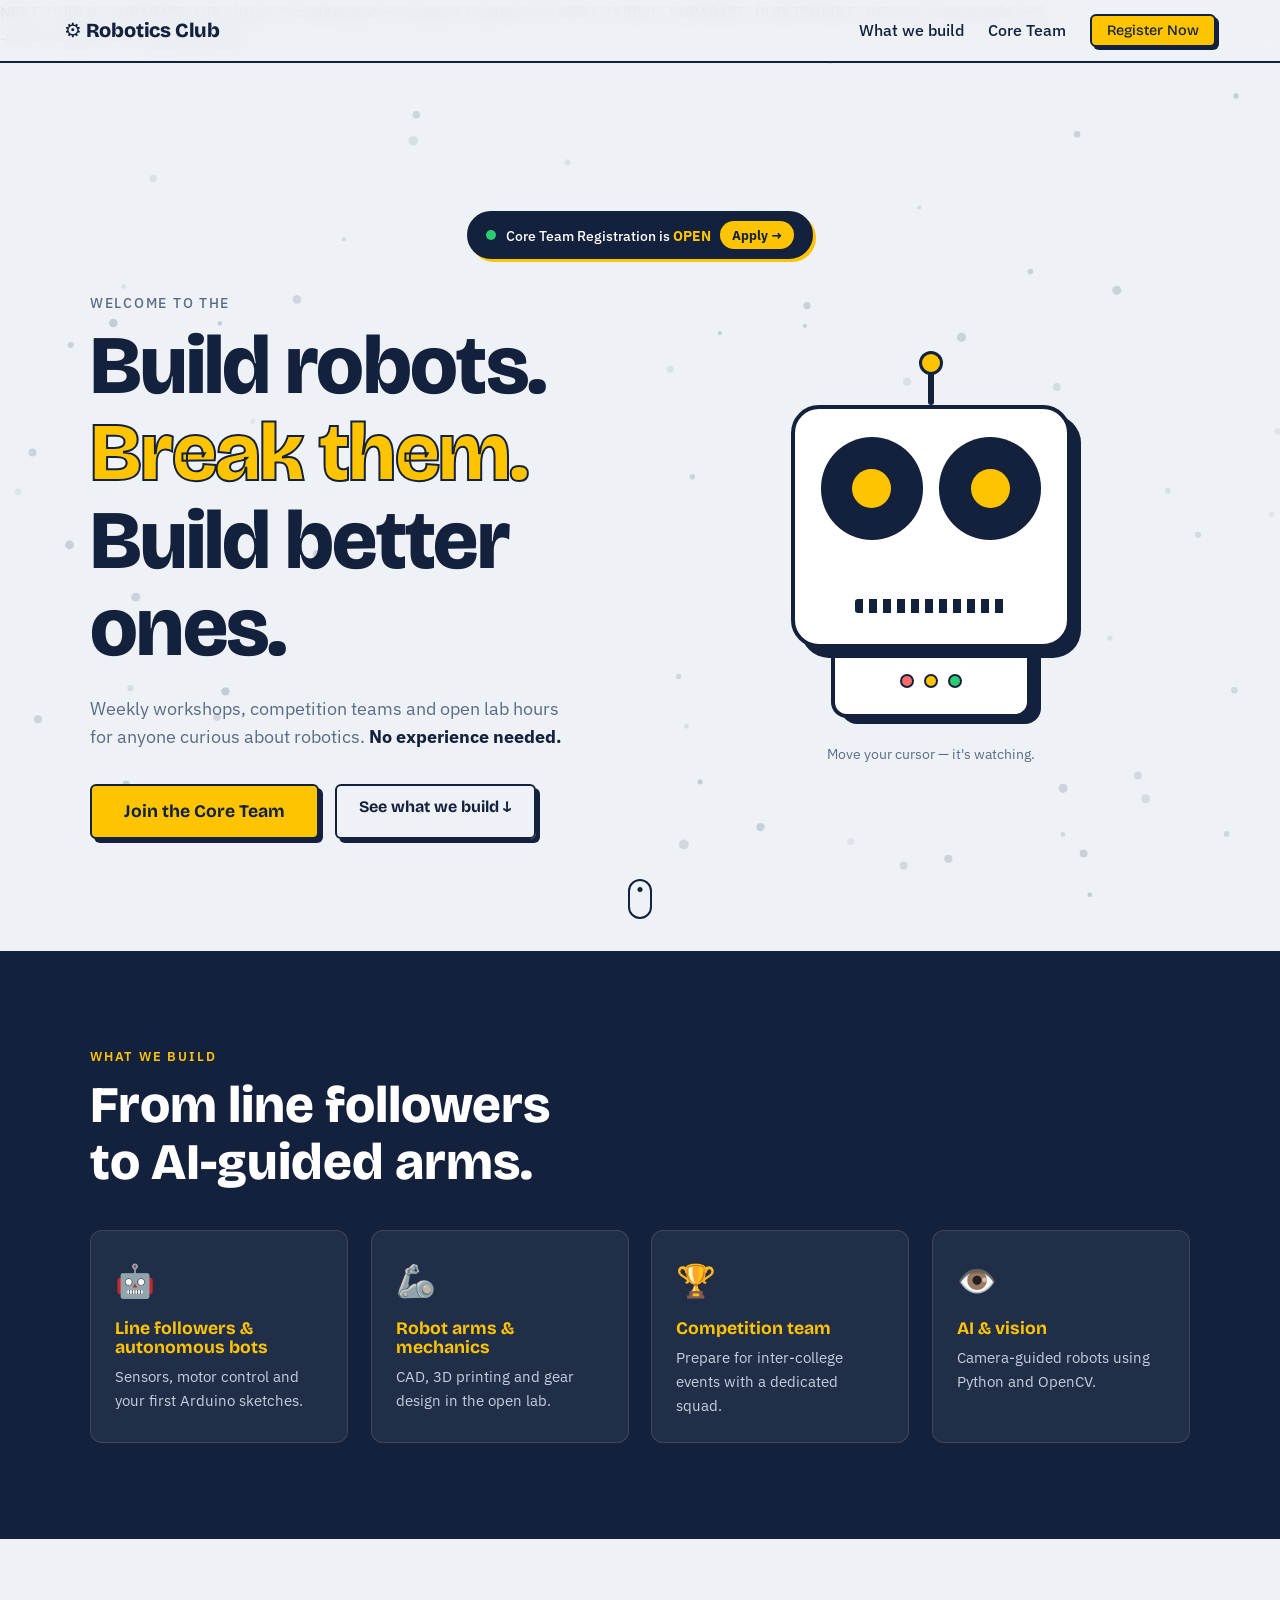
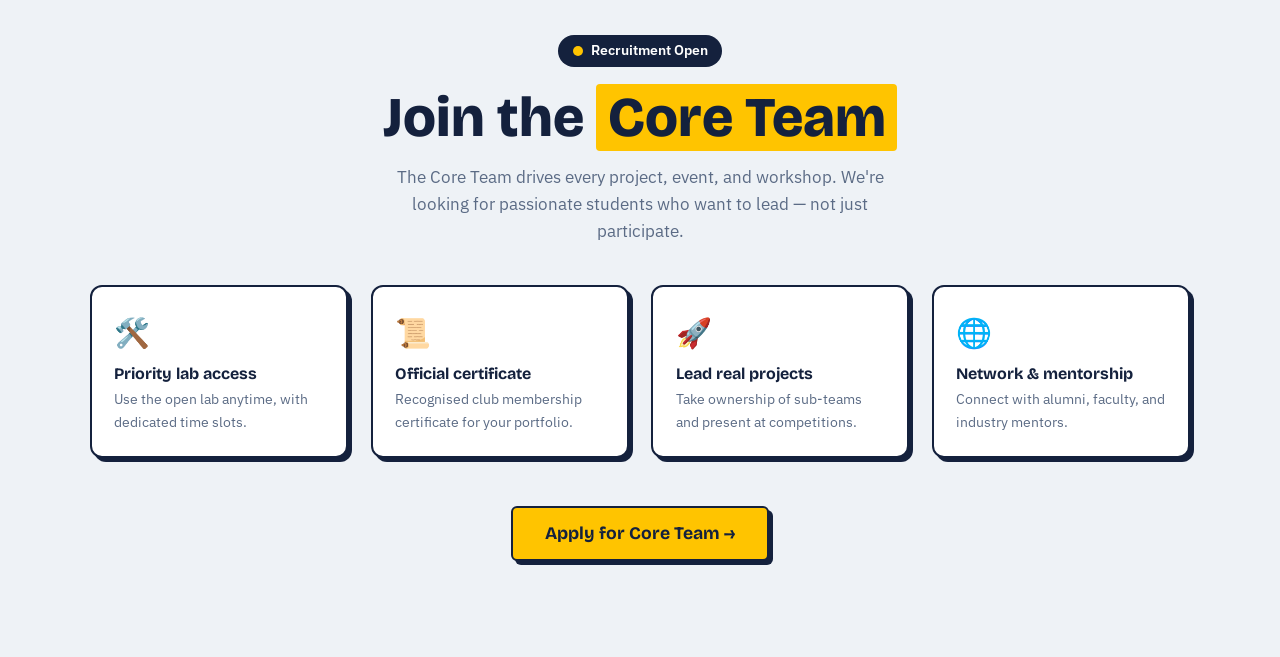
==== index.html @ 3e6252b6 "Add robotics club website" ====
NEXT_PUBLIC_SUPABASE_URL=https://uzwklboigiwtmvsqmkwk.supabase.co
NEXT_PUBLIC_SUPABASE_PUBLISHABLE_KEY=sb_publishable_qcS--0Mh7coZQ9v1JO_4ng_INIYZ8Wt<!DOCTYPE html>
<html lang="en" data-theme="light">
<head>
<meta charset="UTF-8">
<meta name="viewport" content="width=device-width, initial-scale=1">
<title>Robotics Club — Build. Break. Build Better.</title>
<link rel="preconnect" href="https://fonts.googleapis.com">
<link href="https://fonts.googleapis.com/css2?family=Bricolage+Grotesque:wght@500;700;800&family=IBM+Plex+Sans:wght@400;500&display=swap" rel="stylesheet">
<link rel="stylesheet" href="landing.css">
</head>
<body>

<canvas id="particleCanvas" aria-hidden="true"></canvas>

<!-- ── Nav ── -->
<header class="top">
  <a class="brand" href="index.html">⚙ Robotics Club</a>
  <nav>
    <a href="#about">What we build</a>
    <a href="#team">Core Team</a>
    <a href="register.html" class="btn small">Register Now</a>
  </nav>
</header>

<!-- ── Hero ── -->
<section class="hero" id="home">

  <div class="reg-banner reveal" aria-label="Registration open announcement">
    <span class="pulse-dot"></span>
    <span class="banner-text">Core Team Registration is&nbsp;<strong>OPEN</strong></span>
    <a href="register.html" class="banner-cta">Apply →</a>
  </div>

  <div class="hero-grid">
    <div class="hero-text">
      <p class="eyebrow reveal reveal-delay-1">Welcome to the</p>
      <h1 class="reveal reveal-delay-2">Build robots.<br><span class="highlight">Break them.</span><br>Build better ones.</h1>
      <p class="sub reveal reveal-delay-3">Weekly workshops, competition teams and open lab hours for anyone curious about robotics. <strong>No experience needed.</strong></p>

      <div class="hero-actions reveal reveal-delay-4">
        <a href="register.html" class="btn big">Join the Core Team</a>
        <a href="#about" class="btn ghost">See what we build ↓</a>
      </div>
    </div>

    <!-- Animated robot -->
    <div class="bot-wrap reveal reveal-delay-3">
      <div class="bot" id="bot" aria-hidden="true">
        <div class="antenna"><span class="antenna-ball"></span></div>
        <div class="head">
          <div class="eye"><span class="pupil"></span></div>
          <div class="eye"><span class="pupil"></span></div>
          <div class="mouth"></div>
        </div>
        <div class="body-bot">
          <div class="chest-light"></div>
          <div class="chest-light"></div>
          <div class="chest-light"></div>
        </div>
      </div>
      <p class="caption">Move your cursor — it's watching.</p>
    </div>
  </div>

  <div class="scroll-hint" aria-hidden="true"><span></span></div>
</section>

<!-- ── What We Build ── -->
<section class="about" id="about">
  <div class="section-inner">
    <p class="section-label">What we build</p>
    <h2>From line followers<br>to AI-guided arms.</h2>
    <div class="tracks">
      <article class="track-card">
        <div class="track-icon">🤖</div>
        <h3>Line followers &amp; autonomous bots</h3>
        <p>Sensors, motor control and your first Arduino sketches.</p>
      </article>
      <article class="track-card">
        <div class="track-icon">🦾</div>
        <h3>Robot arms &amp; mechanics</h3>
        <p>CAD, 3D printing and gear design in the open lab.</p>
      </article>
      <article class="track-card">
        <div class="track-icon">🏆</div>
        <h3>Competition team</h3>
        <p>Prepare for inter-college events with a dedicated squad.</p>
      </article>
      <article class="track-card">
        <div class="track-icon">👁️</div>
        <h3>AI &amp; vision</h3>
        <p>Camera-guided robots using Python and OpenCV.</p>
      </article>
    </div>
  </div>
</section>

<!-- ── Core Team ── -->
<section class="core-team" id="team">
  <div class="section-inner">
    <div class="ct-badge">
      <span class="pulse-dot white"></span> Recruitment Open
    </div>
    <h2>Join the <span class="highlight-yellow">Core Team</span></h2>
    <p class="ct-sub">The Core Team drives every project, event, and workshop. We're looking for passionate students who want to lead — not just participate.</p>
    <div class="perks">
      <div class="perk"><span class="perk-icon">🛠️</span><h4>Priority lab access</h4><p>Use the open lab anytime, with dedicated time slots.</p></div>
      <div class="perk"><span class="perk-icon">📜</span><h4>Official certificate</h4><p>Recognised club membership certificate for your portfolio.</p></div>
      <div class="perk"><span class="perk-icon">🚀</span><h4>Lead real projects</h4><p>Take ownership of sub-teams and present at competitions.</p></div>
      <div class="perk"><span class="perk-icon">🌐</span><h4>Network &amp; mentorship</h4><p>Connect with alumni, faculty, and industry mentors.</p></div>
    </div>
    <a href="register.html" class="btn big glow-btn">Apply for Core Team →</a>
  </div>
</section>



<script src="landing.js"></script>
</body>
</html>
---- landing.css ----
/* ════════════════════════════════════════
   ROOT & RESET
════════════════════════════════════════ */
:root {
  --paper:   #eef2f6;
  --ink:     #14213d;
  --steel:   #5b6b85;
  --line:    #c9d3e0;
  --signal:  #ffc400;
  --white:   #fff;
  --err:     #b3261e;
  --green:   #2ecc71;
  --radius:  12px;
}
*, *::before, *::after { box-sizing: border-box; margin: 0; }
html { scroll-behavior: smooth; }
body {
  font-family: "IBM Plex Sans", system-ui, sans-serif;
  background: var(--paper);
  color: var(--ink);
  line-height: 1.6;
  overflow-x: hidden;
}
h1,h2,h3,h4,.brand {
  font-family: "Bricolage Grotesque", system-ui, sans-serif;
  line-height: 1.1;
}
a { color: inherit; text-decoration: none; }
:focus-visible { outline: 3px solid var(--ink); outline-offset: 3px; }

/* ── Particle canvas ── */
#particleCanvas {
  position: fixed; inset: 0;
  width: 100%; height: 100%;
  pointer-events: none;
  z-index: 0;
  opacity: .35;
}

/* ════════════════════════════════════════
   BUTTONS
════════════════════════════════════════ */
.btn {
  display: inline-block;
  background: var(--signal);
  color: var(--ink);
  font: 700 1rem "Bricolage Grotesque", sans-serif;
  border: 2.5px solid var(--ink);
  padding: .7rem 1.4rem;
  border-radius: 6px;
  cursor: pointer;
  box-shadow: 4px 4px 0 var(--ink);
  transition: transform .12s, box-shadow .12s;
}
.btn:hover { transform: translate(2px,2px); box-shadow: 2px 2px 0 var(--ink); }
.btn.small { padding: .35rem .95rem; font-size: .9rem; box-shadow: 3px 3px 0 var(--ink); }
.btn.big   { padding: .95rem 2rem; font-size: 1.1rem; }
.btn.ghost {
  background: transparent;
  color: var(--ink);
  box-shadow: 4px 4px 0 var(--ink);
}
.btn.ghost:hover { transform: translate(2px,2px); box-shadow: 2px 2px 0 var(--ink); }
.glow-btn {
  animation: glowPulse 2.4s ease-in-out infinite;
}
@keyframes glowPulse {
  0%,100% { box-shadow: 4px 4px 0 var(--ink), 0 0 0 0 rgba(255,196,0,.5); }
  50%      { box-shadow: 4px 4px 0 var(--ink), 0 0 22px 6px rgba(255,196,0,.55); }
}

/* ════════════════════════════════════════
   NAV
════════════════════════════════════════ */
.top {
  position: fixed; top: 0; left: 0; right: 0;
  z-index: 50;
  display: flex;
  justify-content: space-between;
  align-items: center;
  padding: .9rem clamp(1rem,5vw,4rem);
  background: rgba(238,242,246,.88);
  backdrop-filter: blur(10px);
  border-bottom: 2px solid var(--ink);
  transition: background .3s;
}
.brand { font-weight: 800; font-size: 1.25rem; letter-spacing: -.01em; }
.top nav { display: flex; gap: 1.5rem; align-items: center; }
.top nav a { font-weight: 500; transition: opacity .15s; }
.top nav a:hover { opacity: .65; }

/* ════════════════════════════════════════
   REGISTRATION OPEN BANNER
════════════════════════════════════════ */
.reg-banner {
  display: inline-flex;
  align-items: center;
  gap: .6rem;
  background: var(--ink);
  color: var(--white);
  padding: .5rem 1.1rem;
  border-radius: 999px;
  font-size: .9rem;
  font-weight: 500;
  margin-bottom: 2rem;
  border: 2px solid var(--ink);
  box-shadow: 3px 3px 0 var(--signal);
  animation: bannerFloat 3s ease-in-out infinite;
}
@keyframes bannerFloat {
  0%,100% { transform: translateY(0); }
  50%      { transform: translateY(-5px); }
}
.banner-text strong { color: var(--signal); }
.banner-cta {
  background: var(--signal);
  color: var(--ink);
  font-weight: 700;
  padding: .2rem .7rem;
  border-radius: 999px;
  font-size: .82rem;
  transition: transform .12s;
}
.banner-cta:hover { transform: scale(1.05); }

/* Pulse dot */
.pulse-dot {
  display: inline-block;
  width: 10px; height: 10px;
  background: var(--green);
  border-radius: 50%;
  flex-shrink: 0;
  animation: dotPulse 1.6s ease-in-out infinite;
}
.pulse-dot.white { background: var(--signal); }
@keyframes dotPulse {
  0%,100% { box-shadow: 0 0 0 0 rgba(46,204,113,.7); }
  50%      { box-shadow: 0 0 0 6px rgba(46,204,113,0); }
}

/* ════════════════════════════════════════
   HERO
════════════════════════════════════════ */
.hero {
  position: relative;
  z-index: 1;
  min-height: 100vh;
  display: flex;
  flex-direction: column;
  align-items: center;
  justify-content: center;
  padding: 7rem clamp(1rem,6vw,5rem) 4rem;
  text-align: center;
}
.hero-grid {
  display: grid;
  grid-template-columns: 1fr 1fr;
  gap: 4rem;
  align-items: center;
  max-width: 1100px;
  width: 100%;
  text-align: left;
}
.eyebrow {
  font-size: .9rem;
  font-weight: 500;
  letter-spacing: .12em;
  text-transform: uppercase;
  color: var(--steel);
  margin-bottom: .5rem;
}
h1 {
  font-size: clamp(2.8rem,6.5vw,5.2rem);
  font-weight: 800;
  letter-spacing: -.02em;
  margin-bottom: 1.5rem;
  line-height: 1.05;
}
.highlight { color: var(--signal); -webkit-text-stroke: 2px var(--ink); }
.sub {
  max-width: 44ch;
  font-size: 1.1rem;
  color: var(--steel);
  margin-bottom: 2rem;
}
.sub strong { color: var(--ink); }
.hero-actions { display: flex; gap: 1rem; flex-wrap: wrap; }

/* ── Robot ── */
.bot-wrap {
  display: flex;
  flex-direction: column;
  align-items: center;
  animation: botFloat 4s ease-in-out infinite;
}
@keyframes botFloat {
  0%,100% { transform: translateY(0); }
  50%      { transform: translateY(-14px); }
}
.bot { display: flex; flex-direction: column; align-items: center; }
.antenna {
  width: 6px; height: 40px;
  background: var(--ink);
  border-radius: 3px;
  position: relative;
}
.antenna-ball {
  position: absolute;
  top: -14px; left: -9px;
  width: 24px; height: 24px;
  border-radius: 50%;
  background: var(--signal);
  border: 3px solid var(--ink);
  animation: blink 2.4s infinite;
}
@keyframes blink { 0%,90%,100%{opacity:1} 95%{opacity:.1} }
.head {
  width: min(280px,75vw);
  aspect-ratio: 1.15;
  background: var(--white);
  border: 4px solid var(--ink);
  border-radius: 28px;
  box-shadow: 10px 10px 0 var(--ink);
  display: grid;
  grid-template-columns: 1fr 1fr;
  gap: 1rem;
  padding: 1.8rem 1.6rem 0;
  align-content: start;
  position: relative;
}
.eye {
  aspect-ratio: 1;
  background: var(--ink);
  border-radius: 50%;
  position: relative;
  overflow: hidden;
}
.pupil {
  position: absolute;
  width: 38%; height: 38%;
  background: var(--signal);
  border-radius: 50%;
  left: 31%; top: 31%;
  transition: transform .05s;
}
.mouth {
  position: absolute;
  left: 22%; right: 22%; bottom: 13%;
  height: 14px;
  background: repeating-linear-gradient(
    90deg, var(--ink) 0 8px, transparent 8px 14px
  );
  border-radius: 3px;
}
.body-bot {
  width: min(200px,60vw);
  height: 70px;
  background: var(--white);
  border: 4px solid var(--ink);
  border-top: none;
  border-radius: 0 0 16px 16px;
  box-shadow: 10px 6px 0 var(--ink);
  display: flex;
  align-items: center;
  justify-content: center;
  gap: 10px;
  padding: 0 1rem;
}
.chest-light {
  width: 14px; height: 14px;
  border-radius: 50%;
  border: 2px solid var(--ink);
  animation: chestBlink 2s infinite;
}
.chest-light:nth-child(1) { background: #ff6b6b; animation-delay: 0s; }
.chest-light:nth-child(2) { background: var(--signal); animation-delay: .4s; }
.chest-light:nth-child(3) { background: var(--green); animation-delay: .8s; }
@keyframes chestBlink {
  0%,100%{opacity:1} 50%{opacity:.3}
}
.caption { margin-top: 1.5rem; color: var(--steel); font-size: .9rem; }

/* ── Scroll hint ── */
.scroll-hint {
  position: absolute;
  bottom: 2rem;
  left: 50%;
  transform: translateX(-50%);
}
.scroll-hint span {
  display: block;
  width: 24px; height: 40px;
  border: 2.5px solid var(--ink);
  border-radius: 999px;
  position: relative;
}
.scroll-hint span::after {
  content: '';
  position: absolute;
  top: 6px; left: 50%;
  transform: translateX(-50%);
  width: 5px; height: 5px;
  background: var(--ink);
  border-radius: 50%;
  animation: scrollDot 1.8s ease-in-out infinite;
}
@keyframes scrollDot {
  0%   { top:6px; opacity:1; }
  100% { top:22px; opacity:0; }
}

/* ════════════════════════════════════════
   ABOUT / TRACKS
════════════════════════════════════════ */
.about {
  background: var(--ink);
  color: var(--white);
  padding: clamp(3rem,8vw,6rem) clamp(1rem,5vw,4rem);
  position: relative; z-index: 1;
}
.section-inner {
  max-width: 1100px;
  margin: 0 auto;
}
.section-label {
  font-size: .8rem;
  letter-spacing: .14em;
  text-transform: uppercase;
  color: var(--signal);
  font-weight: 600;
  margin-bottom: .6rem;
}
.about h2 {
  font-size: clamp(2rem,4.5vw,3.2rem);
  font-weight: 800;
  margin-bottom: 2.5rem;
}
.tracks {
  display: grid;
  grid-template-columns: repeat(auto-fit, minmax(230px,1fr));
  gap: 1.4rem;
}
.track-card {
  background: rgba(255,255,255,.06);
  border: 1.5px solid rgba(255,255,255,.12);
  border-radius: var(--radius);
  padding: 1.5rem;
  transition: background .2s, transform .2s;
}
.track-card:hover { background: rgba(255,255,255,.11); transform: translateY(-4px); }
.track-icon { font-size: 2rem; margin-bottom: .8rem; }
.track-card h3 { font-size: 1.1rem; margin-bottom: .4rem; color: var(--signal); }
.track-card p  { color: #c5cfdf; font-size: .95rem; }

/* ════════════════════════════════════════
   CORE TEAM SECTION
════════════════════════════════════════ */
.core-team {
  background: var(--paper);
  padding: clamp(3rem,8vw,6rem) clamp(1rem,5vw,4rem);
  position: relative; z-index: 1;
  text-align: center;
}
.ct-badge {
  display: inline-flex;
  align-items: center;
  gap: .5rem;
  background: var(--ink);
  color: var(--white);
  font-size: .85rem;
  font-weight: 600;
  padding: .35rem .9rem;
  border-radius: 999px;
  margin-bottom: 1.2rem;
}
.core-team h2 {
  font-size: clamp(2.2rem,5vw,3.5rem);
  font-weight: 800;
  margin-bottom: 1rem;
}
.highlight-yellow {
  background: var(--signal);
  padding: 0 .2em;
  border-radius: 4px;
  -webkit-text-stroke: 0;
}
.ct-sub {
  max-width: 54ch;
  margin: 0 auto 2.5rem;
  color: var(--steel);
  font-size: 1.05rem;
}
.perks {
  display: grid;
  grid-template-columns: repeat(auto-fit, minmax(210px,1fr));
  gap: 1.4rem;
  margin-bottom: 3rem;
  text-align: left;
}
.perk {
  background: var(--white);
  border: 2px solid var(--ink);
  border-radius: var(--radius);
  padding: 1.4rem;
  box-shadow: 4px 4px 0 var(--ink);
  transition: transform .2s, box-shadow .2s;
}
.perk:hover { transform: translate(-2px,-2px); box-shadow: 6px 6px 0 var(--ink); }
.perk-icon { font-size: 1.8rem; display: block; margin-bottom: .6rem; }
.perk h4 { font-size: 1rem; margin-bottom: .3rem; }
.perk p  { color: var(--steel); font-size: .9rem; }



/* ════════════════════════════════════════
   REVEAL ANIMATIONS (scroll-triggered)
════════════════════════════════════════ */
.reveal {
  opacity: 0;
  transform: translateY(32px);
  transition: opacity .7s ease, transform .7s ease;
}
.reveal.visible { opacity: 1; transform: translateY(0); }
.reveal-delay-1 { transition-delay: .1s; }
.reveal-delay-2 { transition-delay: .2s; }
.reveal-delay-3 { transition-delay: .35s; }
.reveal-delay-4 { transition-delay: .5s; }

.track-card, .perk {
  opacity: 0;
  transform: translateY(28px);
  transition: opacity .6s ease, transform .6s ease, background .2s, box-shadow .2s;
}
.track-card.visible, .perk.visible { opacity: 1; transform: translateY(0); }

/* ════════════════════════════════════════
   RESPONSIVE
════════════════════════════════════════ */
@media(max-width:860px) {
  .hero-grid { grid-template-columns: 1fr; text-align: center; }
  .hero-grid .hero-text { order: 2; }
  .hero-grid .bot-wrap  { order: 1; }
  .hero-actions { justify-content: center; }
  .sub { max-width: none; }
  .reg-banner { flex-wrap: wrap; justify-content: center; }
}
@media(prefers-reduced-motion:reduce) {
  *, *::before, *::after { animation: none !important; transition: none !important; }
  .reveal, .track-card, .perk { opacity:1; transform: none; }
}
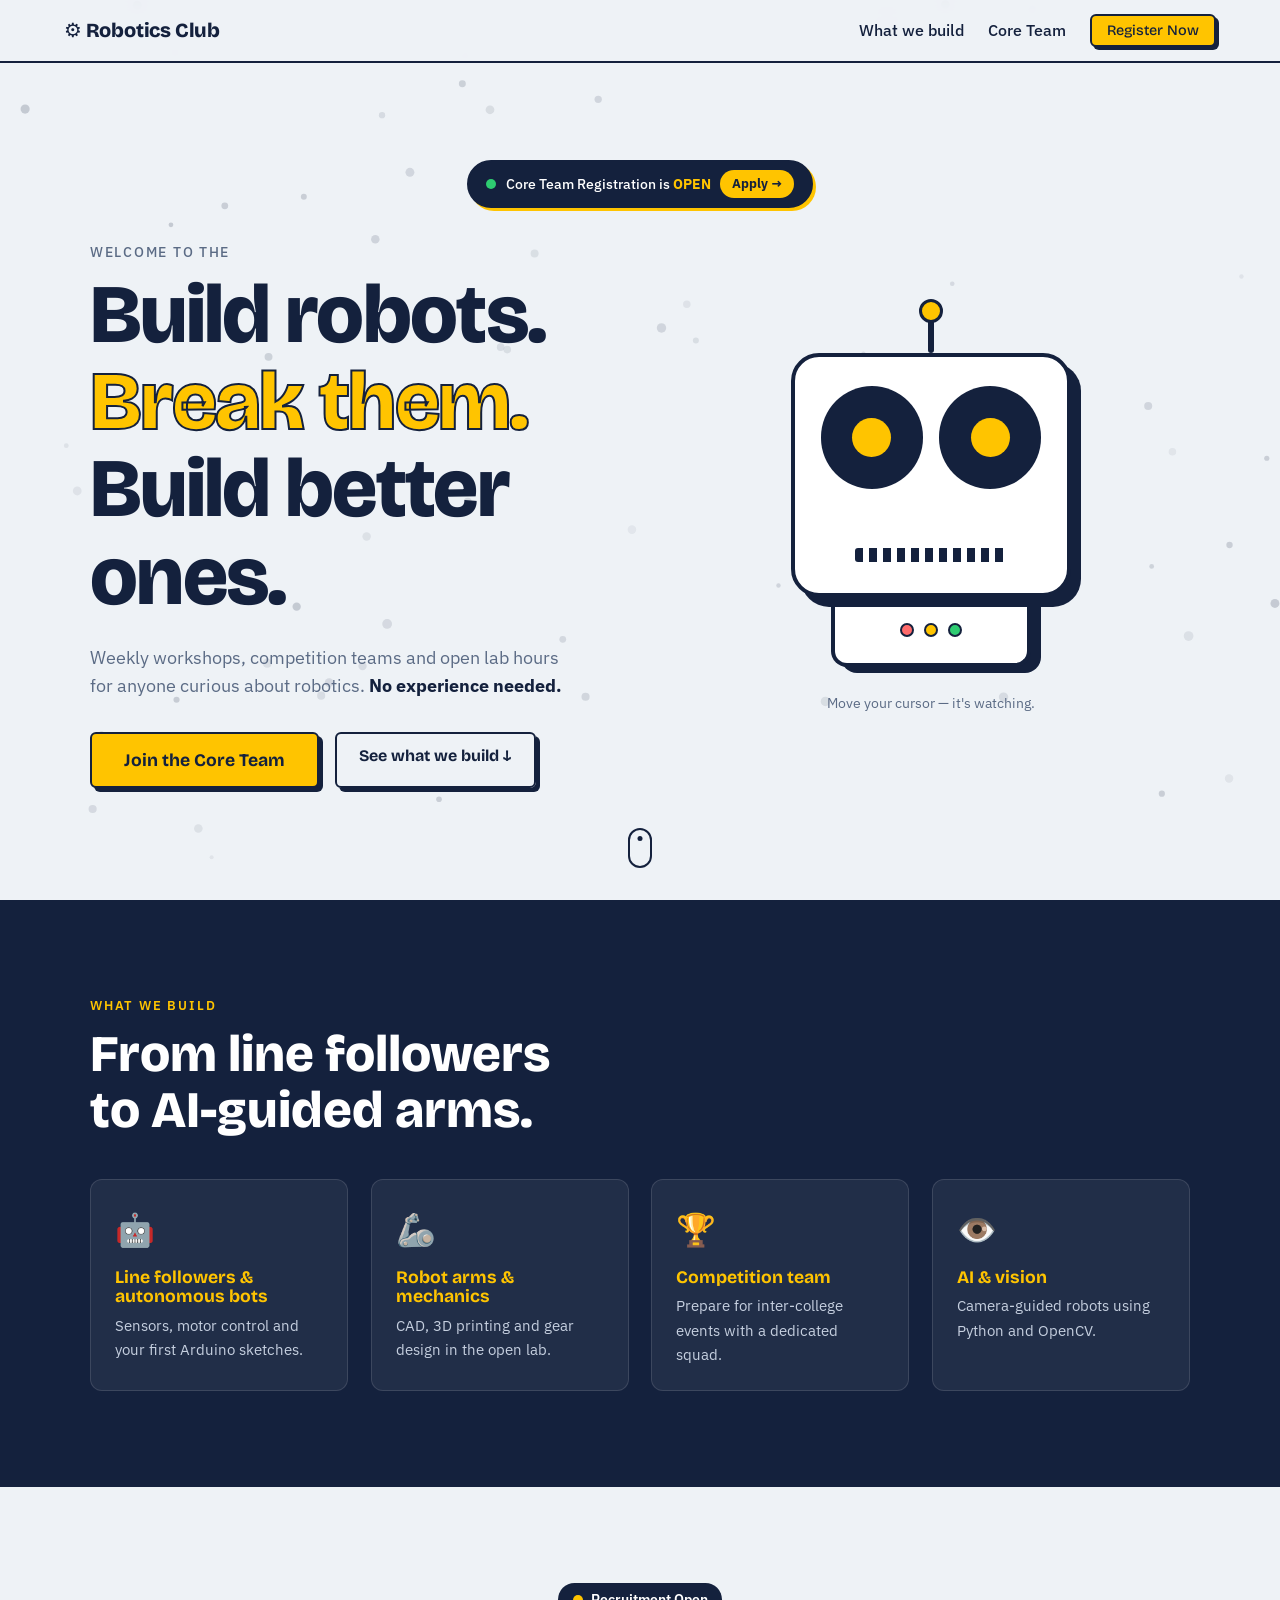
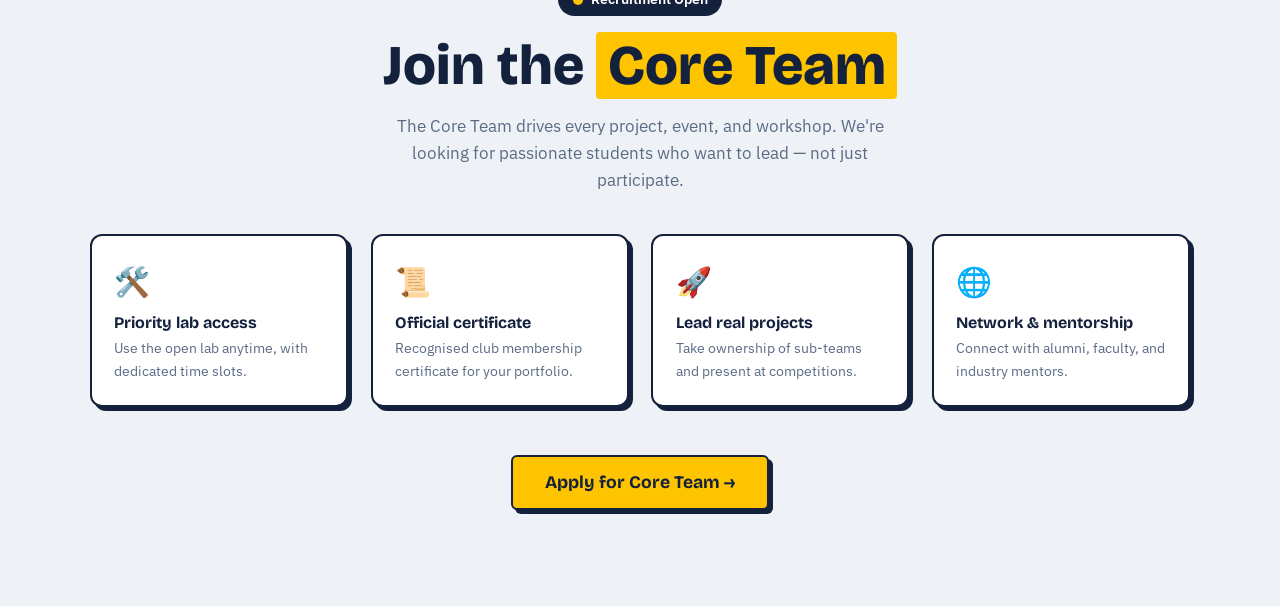
==== commit 210f6005: "Improve responsive layouts and navigation Co-authored-by: Copilot <223556219+Copilot@users.noreply.g" ====
--- a/index.html
+++ b/index.html
@@ -1,5 +1,4 @@
-NEXT_PUBLIC_SUPABASE_URL=https://uzwklboigiwtmvsqmkwk.supabase.co
-NEXT_PUBLIC_SUPABASE_PUBLISHABLE_KEY=sb_publishable_qcS--0Mh7coZQ9v1JO_4ng_INIYZ8Wt<!DOCTYPE html>
+<!DOCTYPE html>
 <html lang="en" data-theme="light">
 <head>
 <meta charset="UTF-8">
@@ -8,6 +7,7 @@
 <link rel="preconnect" href="https://fonts.googleapis.com">
 <link href="https://fonts.googleapis.com/css2?family=Bricolage+Grotesque:wght@500;700;800&family=IBM+Plex+Sans:wght@400;500&display=swap" rel="stylesheet">
 <link rel="stylesheet" href="landing.css">
+<link rel="stylesheet" href="navigation.css">
 </head>
 <body>
 
@@ -16,7 +16,11 @@
 <!-- ── Nav ── -->
 <header class="top">
   <a class="brand" href="index.html">⚙ Robotics Club</a>
-  <nav>
+  <button class="menu-toggle" type="button" aria-label="Open navigation menu" aria-expanded="false" aria-controls="site-nav">
+    <span></span>
+    <span></span>
+  </button>
+  <nav id="site-nav" aria-label="Main navigation">
     <a href="#about">What we build</a>
     <a href="#team">Core Team</a>
     <a href="register.html" class="btn small">Register Now</a>
@@ -116,6 +120,7 @@
 
 
 
+<script src="navigation.js"></script>
 <script src="landing.js"></script>
 </body>
 </html>
--- a/landing.css
+++ b/landing.css
@@ -19,7 +19,6 @@
   background: var(--paper);
   color: var(--ink);
   line-height: 1.6;
-  overflow-x: hidden;
 }
 h1,h2,h3,h4,.brand {
   font-family: "Bricolage Grotesque", system-ui, sans-serif;
@@ -170,7 +169,7 @@
   margin-bottom: .5rem;
 }
 h1 {
-  font-size: clamp(2.8rem,6.5vw,5.2rem);
+  font-size: clamp(2.25rem,6.5vw,5.2rem);
   font-weight: 800;
   letter-spacing: -.02em;
   margin-bottom: 1.5rem;
@@ -222,7 +221,7 @@
   border-radius: 28px;
   box-shadow: 10px 10px 0 var(--ink);
   display: grid;
-  grid-template-columns: 1fr 1fr;
+  grid-template-columns: minmax(0,1fr) minmax(0,1fr);
   gap: 1rem;
   padding: 1.8rem 1.6rem 0;
   align-content: start;
@@ -319,6 +318,7 @@
   position: relative; z-index: 1;
 }
 .section-inner {
+  width: 100%;
   max-width: 1100px;
   margin: 0 auto;
 }
@@ -437,13 +437,58 @@
    RESPONSIVE
 ════════════════════════════════════════ */
 @media(max-width:860px) {
-  .hero-grid { grid-template-columns: 1fr; text-align: center; }
+  .hero-grid { grid-template-columns: minmax(0,1fr); text-align: center; }
   .hero-grid .hero-text { order: 2; }
   .hero-grid .bot-wrap  { order: 1; }
   .hero-actions { justify-content: center; }
   .sub { max-width: none; }
   .reg-banner { flex-wrap: wrap; justify-content: center; }
 }
+@media(max-width:600px) {
+  .hero {
+    min-height: 0;
+    padding: 6rem 1rem 3.5rem;
+  }
+  .hero-grid { gap: 1.5rem; }
+  .reg-banner {
+    max-width: 100%;
+    gap: .45rem;
+    padding: .45rem .75rem;
+    font-size: clamp(.72rem,3.5vw,.9rem);
+  }
+  .hero-actions {
+    flex-direction: column;
+    align-items: stretch;
+    gap: .8rem;
+  }
+  .hero-actions .btn,
+  .core-team > .section-inner > .btn {
+    width: 100%;
+    min-height: 48px;
+    display: inline-flex;
+    align-items: center;
+    justify-content: center;
+    padding-inline: .8rem;
+    text-align: center;
+  }
+  .about,
+  .core-team {
+    padding: 3rem 1rem;
+  }
+  .about h2 { margin-bottom: 1.75rem; }
+  .ct-sub { margin-bottom: 1.75rem; }
+  .tracks,
+  .perks { grid-template-columns: minmax(0,1fr); gap: 1rem; }
+  .track-card,
+  .perk { padding: 1.2rem; }
+  .scroll-hint { display: none; }
+}
+@media(min-width:601px) and (max-width:1023px) {
+  .tracks,
+  .perks { grid-template-columns: repeat(2,minmax(0,1fr)); }
+  .about,
+  .core-team { padding-inline: clamp(1.5rem,5vw,3rem); }
+}
 @media(prefers-reduced-motion:reduce) {
   *, *::before, *::after { animation: none !important; transition: none !important; }
   .reveal, .track-card, .perk { opacity:1; transform: none; }
--- a/navigation.css
+++ b/navigation.css
@@ -0,0 +1,94 @@
+.menu-toggle {
+  display: none;
+  width: 44px;
+  height: 44px;
+  padding: 0;
+  border: 2px solid var(--ink);
+  border-radius: 6px;
+  background: var(--white);
+  color: var(--ink);
+  cursor: pointer;
+}
+.menu-toggle span {
+  display: block;
+  width: 20px;
+  height: 2px;
+  margin: 5px auto;
+  background: currentColor;
+  transition: transform .2s ease;
+}
+.menu-toggle:focus-visible {
+  outline: 3px solid var(--ink);
+  outline-offset: 3px;
+}
+
+@media(max-width:700px) {
+  .top {
+    padding: .6rem 1rem;
+  }
+  .brand {
+    font-size: clamp(1.05rem,5vw,1.25rem);
+  }
+  .menu-toggle {
+    display: block;
+    flex: 0 0 44px;
+  }
+  .top nav {
+    position: absolute;
+    top: 100%;
+    right: 0;
+    left: 0;
+    z-index: 1;
+    display: flex;
+    flex-direction: column;
+    align-items: stretch;
+    gap: 0;
+    max-height: 0;
+    overflow: hidden;
+    padding: 0 1rem;
+    background: rgba(238,242,246,.98);
+    border-bottom: 2px solid var(--ink);
+    opacity: 0;
+    pointer-events: none;
+    visibility: hidden;
+    transition:
+      max-height .25s ease,
+      opacity .2s ease,
+      padding .25s ease,
+      visibility 0s linear .25s;
+  }
+  .top[data-menu-open="true"] nav {
+    max-height: 18rem;
+    padding: .4rem 1rem .8rem;
+    opacity: 1;
+    pointer-events: auto;
+    visibility: visible;
+    transition:
+      max-height .25s ease,
+      opacity .2s ease,
+      padding .25s ease,
+      visibility 0s;
+  }
+  .top nav a {
+    display: flex;
+    align-items: center;
+    min-height: 48px;
+    border-bottom: 1px solid rgba(20,33,61,.12);
+  }
+  .top nav a:last-child { border-bottom: 0; }
+  .top nav .btn.small {
+    justify-content: center;
+    margin-top: .5rem;
+  }
+  .top[data-menu-open="true"] .menu-toggle span:first-child {
+    transform: translateY(3.5px) rotate(45deg);
+  }
+  .top[data-menu-open="true"] .menu-toggle span:last-child {
+    transform: translateY(-3.5px) rotate(-45deg);
+  }
+}
+
+@media(prefers-reduced-motion:reduce) {
+  .menu-toggle span,
+  .top nav { transition: none; }
+}
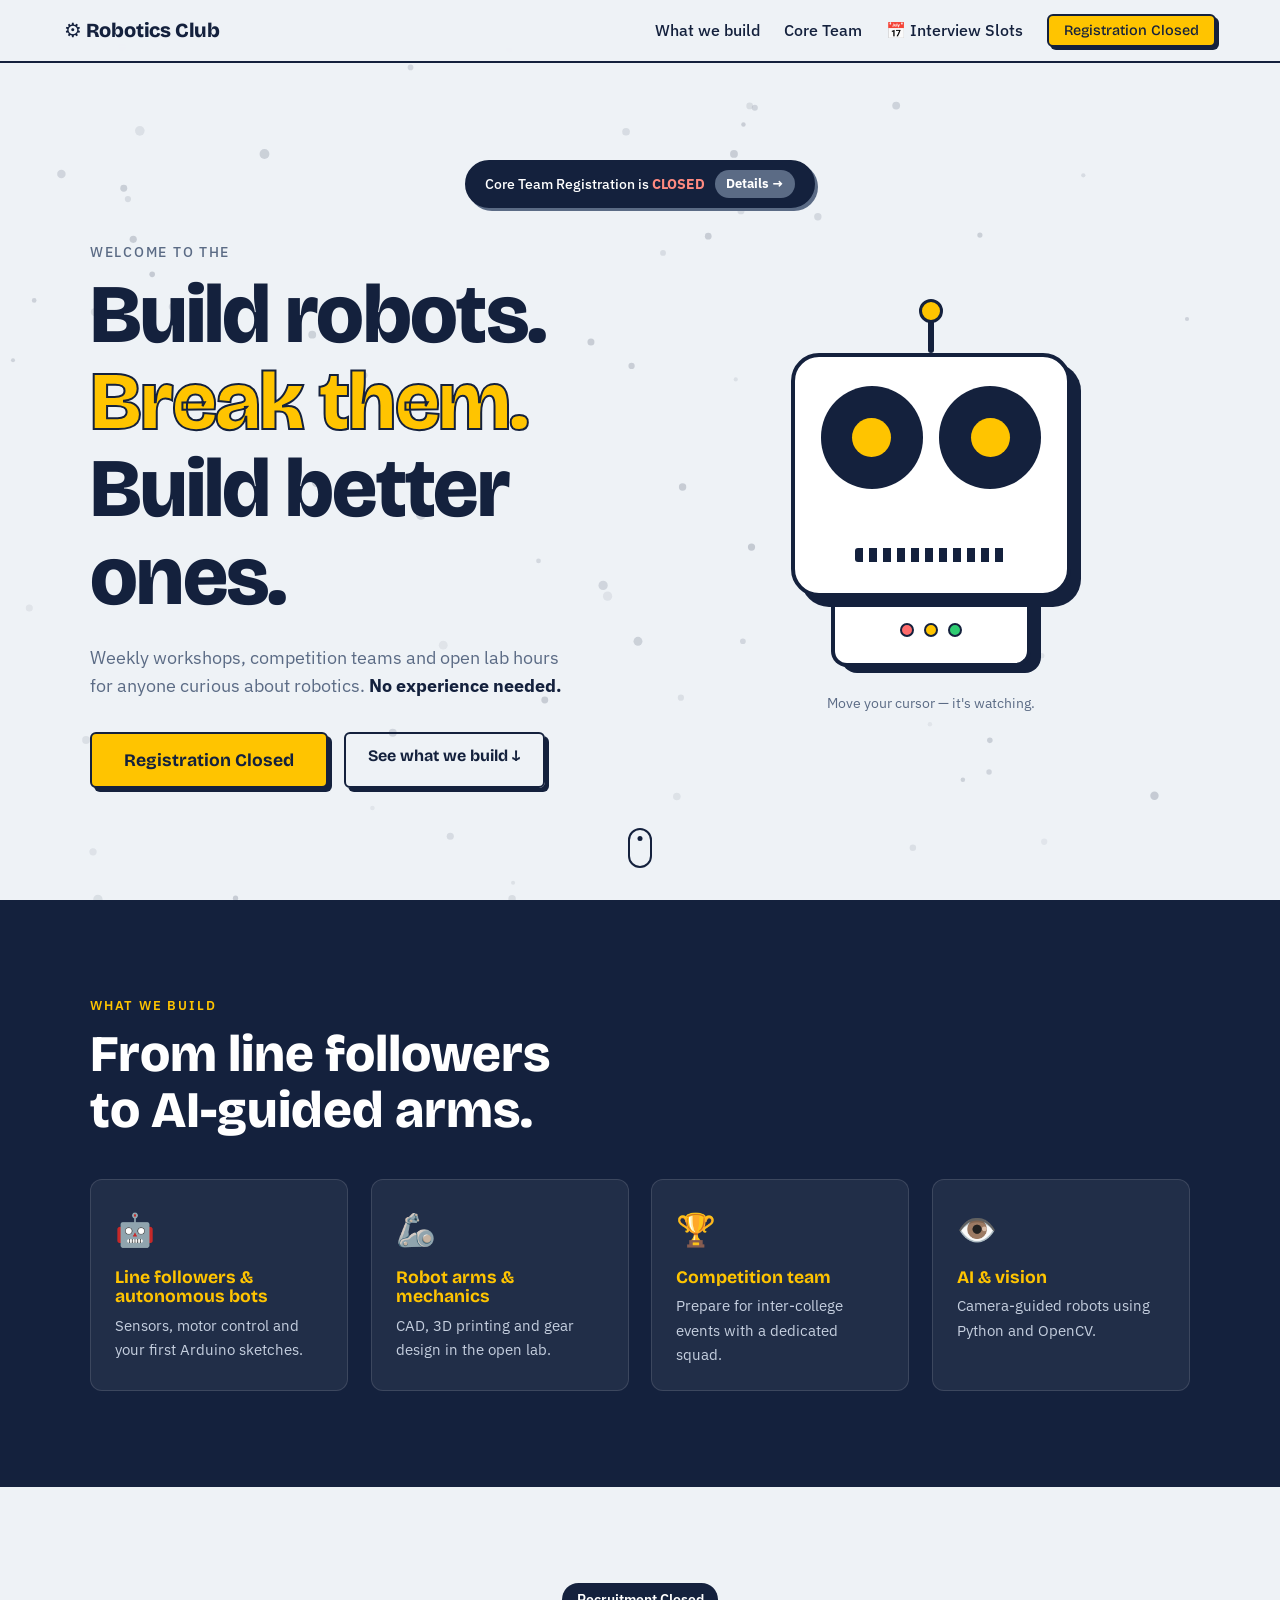
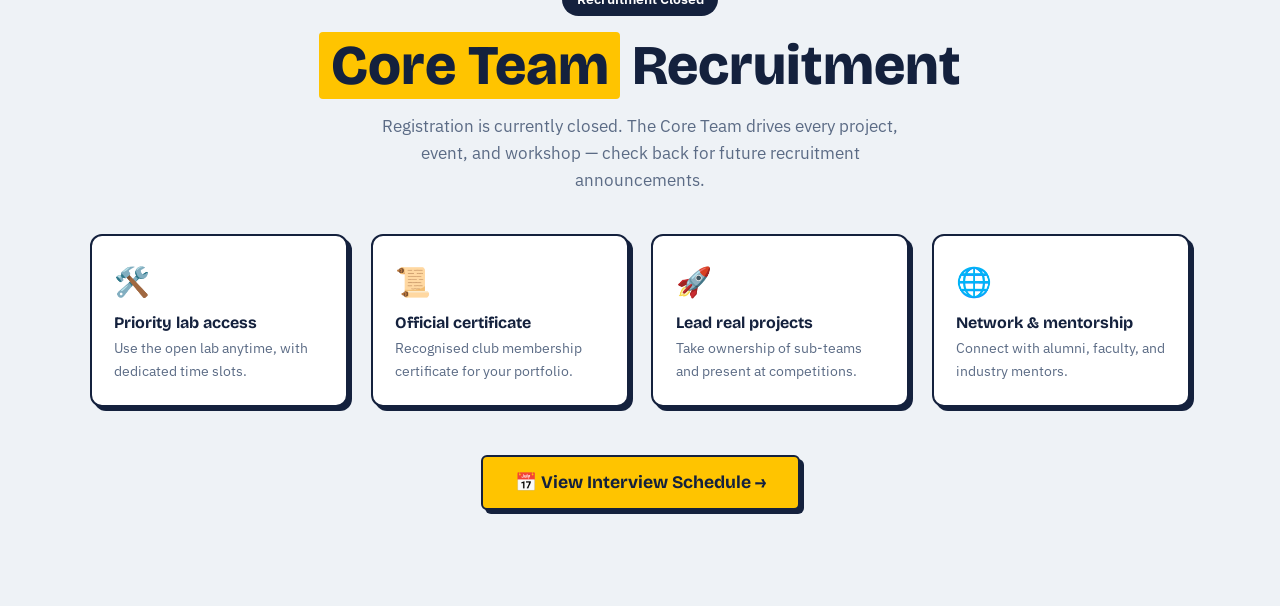
==== commit b3a21572: "Add core team interview schedules Co-authored-by: Copilot <223556219+Copilot@users.noreply.github.co" ====
--- a/index.html
+++ b/index.html
@@ -23,17 +23,17 @@
   <nav id="site-nav" aria-label="Main navigation">
     <a href="#about">What we build</a>
     <a href="#team">Core Team</a>
-    <a href="register.html" class="btn small">Register Now</a>
+    <a href="interview.html">📅 Interview Slots</a>
+    <a href="register.html" class="btn small">Registration Closed</a>
   </nav>
 </header>
 
 <!-- ── Hero ── -->
 <section class="hero" id="home">
 
-  <div class="reg-banner reveal" aria-label="Registration open announcement">
-    <span class="pulse-dot"></span>
-    <span class="banner-text">Core Team Registration is&nbsp;<strong>OPEN</strong></span>
-    <a href="register.html" class="banner-cta">Apply →</a>
+  <div class="reg-banner closed reveal" aria-label="Core Team registration is closed">
+    <span class="banner-text">Core Team Registration is&nbsp;<strong>CLOSED</strong></span>
+    <a href="register.html" class="banner-cta">Details →</a>
   </div>
 
   <div class="hero-grid">
@@ -43,7 +43,7 @@
       <p class="sub reveal reveal-delay-3">Weekly workshops, competition teams and open lab hours for anyone curious about robotics. <strong>No experience needed.</strong></p>
 
       <div class="hero-actions reveal reveal-delay-4">
-        <a href="register.html" class="btn big">Join the Core Team</a>
+        <a href="register.html" class="btn big">Registration Closed</a>
         <a href="#about" class="btn ghost">See what we build ↓</a>
       </div>
     </div>
@@ -104,17 +104,17 @@
 <section class="core-team" id="team">
   <div class="section-inner">
     <div class="ct-badge">
-      <span class="pulse-dot white"></span> Recruitment Open
+      Recruitment Closed
     </div>
-    <h2>Join the <span class="highlight-yellow">Core Team</span></h2>
-    <p class="ct-sub">The Core Team drives every project, event, and workshop. We're looking for passionate students who want to lead — not just participate.</p>
+    <h2><span class="highlight-yellow">Core Team</span> Recruitment</h2>
+    <p class="ct-sub">Registration is currently closed. The Core Team drives every project, event, and workshop — check back for future recruitment announcements.</p>
     <div class="perks">
       <div class="perk"><span class="perk-icon">🛠️</span><h4>Priority lab access</h4><p>Use the open lab anytime, with dedicated time slots.</p></div>
       <div class="perk"><span class="perk-icon">📜</span><h4>Official certificate</h4><p>Recognised club membership certificate for your portfolio.</p></div>
       <div class="perk"><span class="perk-icon">🚀</span><h4>Lead real projects</h4><p>Take ownership of sub-teams and present at competitions.</p></div>
       <div class="perk"><span class="perk-icon">🌐</span><h4>Network &amp; mentorship</h4><p>Connect with alumni, faculty, and industry mentors.</p></div>
     </div>
-    <a href="register.html" class="btn big glow-btn">Apply for Core Team →</a>
+    <a href="interview.html" class="btn big">📅 View Interview Schedule →</a>
   </div>
 </section>
 
--- a/landing.css
+++ b/landing.css
@@ -121,6 +121,9 @@
   transition: transform .12s;
 }
 .banner-cta:hover { transform: scale(1.05); }
+.reg-banner.closed { box-shadow: 3px 3px 0 var(--steel); }
+.reg-banner.closed .banner-text strong { color: #ff8a80; }
+.reg-banner.closed .banner-cta { background: var(--steel); color: var(--white); }
 
 /* Pulse dot */
 .pulse-dot {
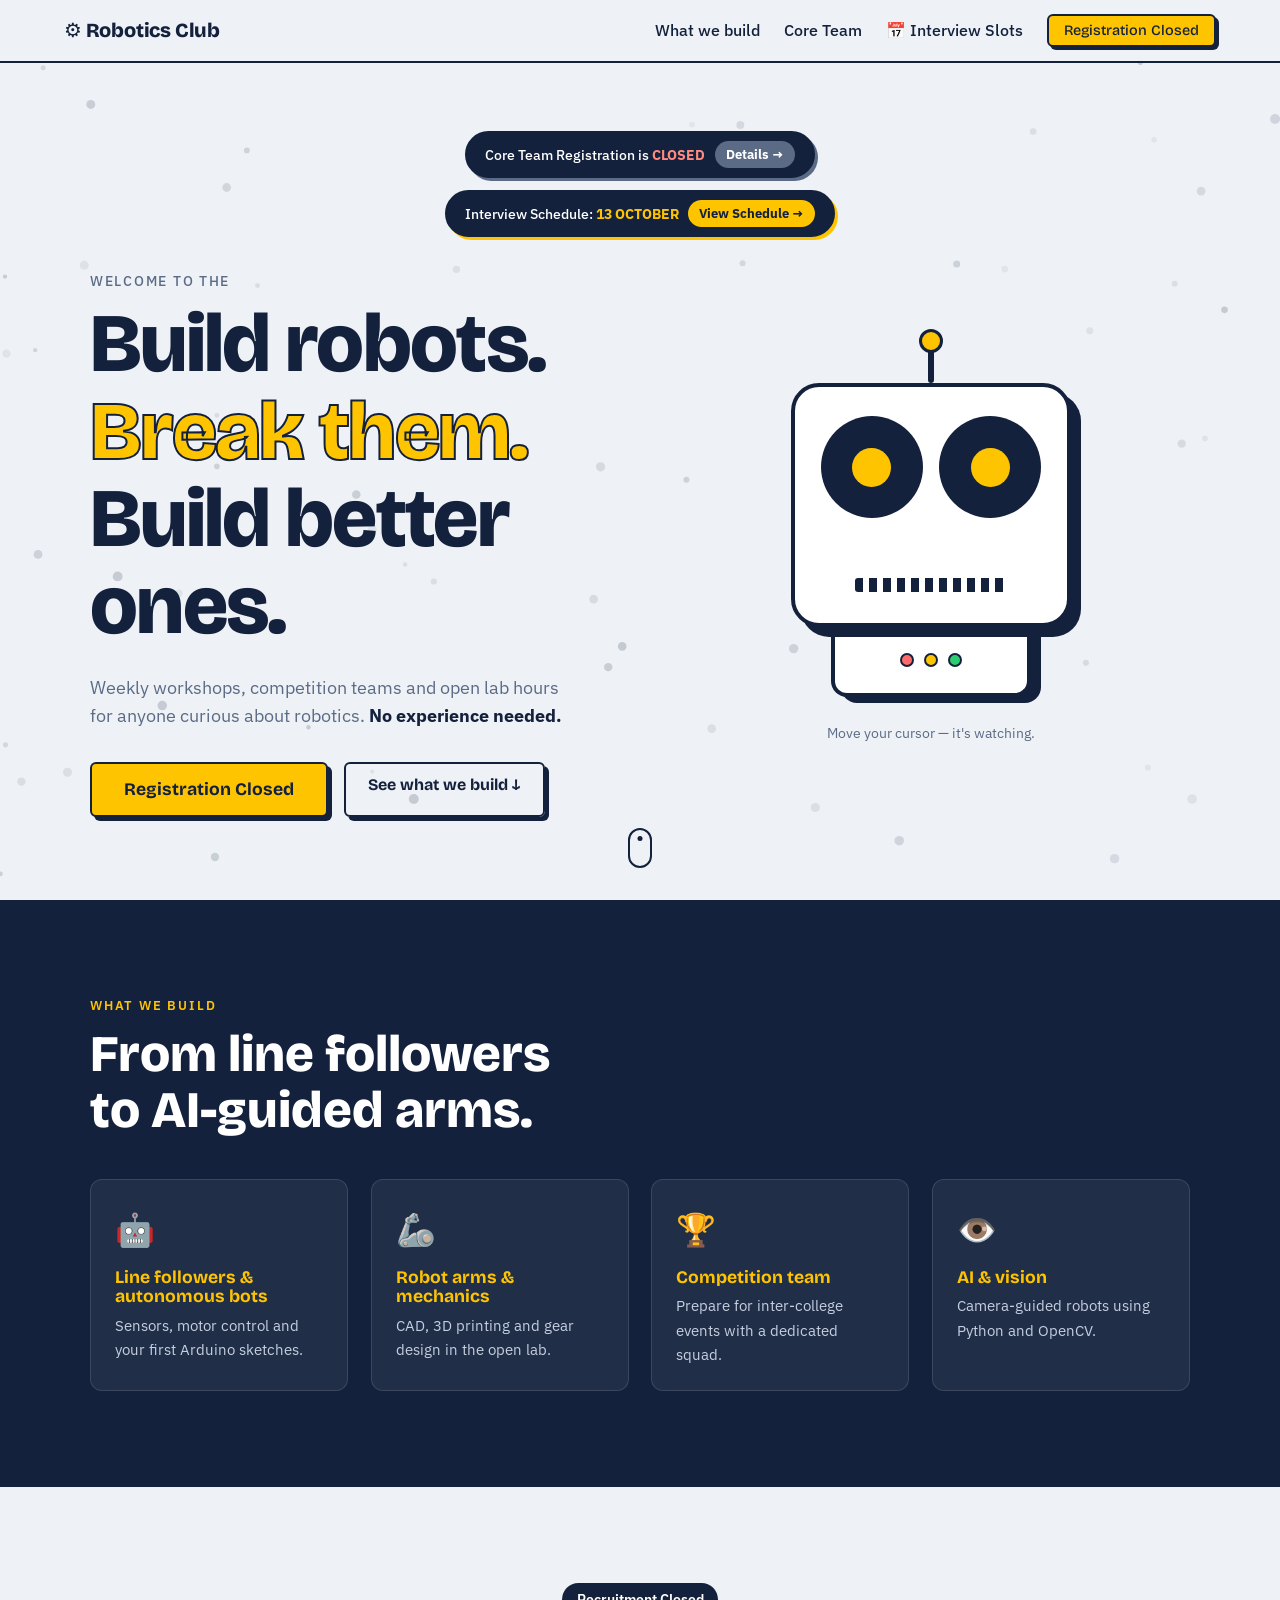
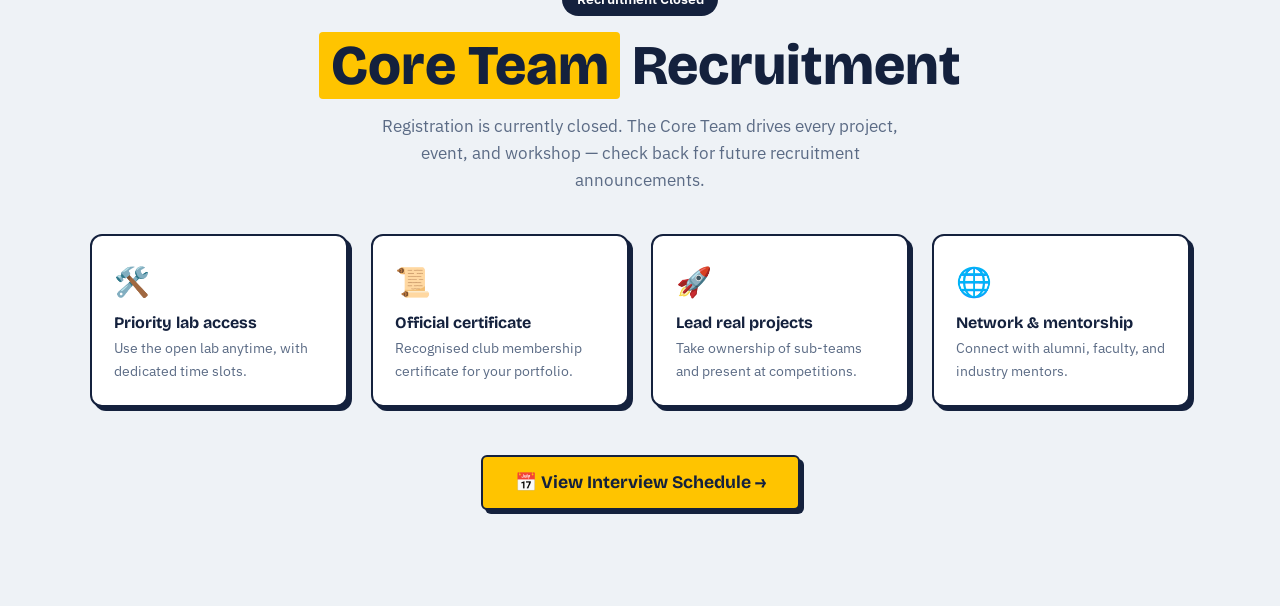
==== commit e63c3bf9: "Add interview schedule announcement banner Co-authored-by: Copilot <223556219+Copilot@users.noreply." ====
--- a/index.html
+++ b/index.html
@@ -31,9 +31,15 @@
 <!-- ── Hero ── -->
 <section class="hero" id="home">
 
-  <div class="reg-banner closed reveal" aria-label="Core Team registration is closed">
-    <span class="banner-text">Core Team Registration is&nbsp;<strong>CLOSED</strong></span>
-    <a href="register.html" class="banner-cta">Details →</a>
+  <div class="announcement-stack">
+    <div class="reg-banner closed reveal" aria-label="Core Team registration is closed">
+      <span class="banner-text">Core Team Registration is&nbsp;<strong>CLOSED</strong></span>
+      <a href="register.html" class="banner-cta">Details →</a>
+    </div>
+    <div class="reg-banner interview-banner reveal" aria-label="Interviews are scheduled for 13 October">
+      <span class="banner-text">Interview Schedule: <strong>13 OCTOBER</strong></span>
+      <a href="interview.html" class="banner-cta">View Schedule →</a>
+    </div>
   </div>
 
   <div class="hero-grid">
--- a/landing.css
+++ b/landing.css
@@ -124,6 +124,17 @@
 .reg-banner.closed { box-shadow: 3px 3px 0 var(--steel); }
 .reg-banner.closed .banner-text strong { color: #ff8a80; }
 .reg-banner.closed .banner-cta { background: var(--steel); color: var(--white); }
+.announcement-stack {
+  display: flex;
+  flex-direction: column;
+  align-items: center;
+  gap: .75rem;
+  margin-bottom: 2rem;
+}
+.announcement-stack .reg-banner { margin-bottom: 0; }
+.interview-banner { animation-delay: .15s; }
+.interview-banner .banner-text strong { color: var(--signal); }
+.interview-banner .banner-cta { background: var(--signal); color: var(--ink); }
 
 /* Pulse dot */
 .pulse-dot {
@@ -412,8 +423,6 @@
 .perk-icon { font-size: 1.8rem; display: block; margin-bottom: .6rem; }
 .perk h4 { font-size: 1rem; margin-bottom: .3rem; }
 .perk p  { color: var(--steel); font-size: .9rem; }
-
-
 
 /* ════════════════════════════════════════
    REVEAL ANIMATIONS (scroll-triggered)
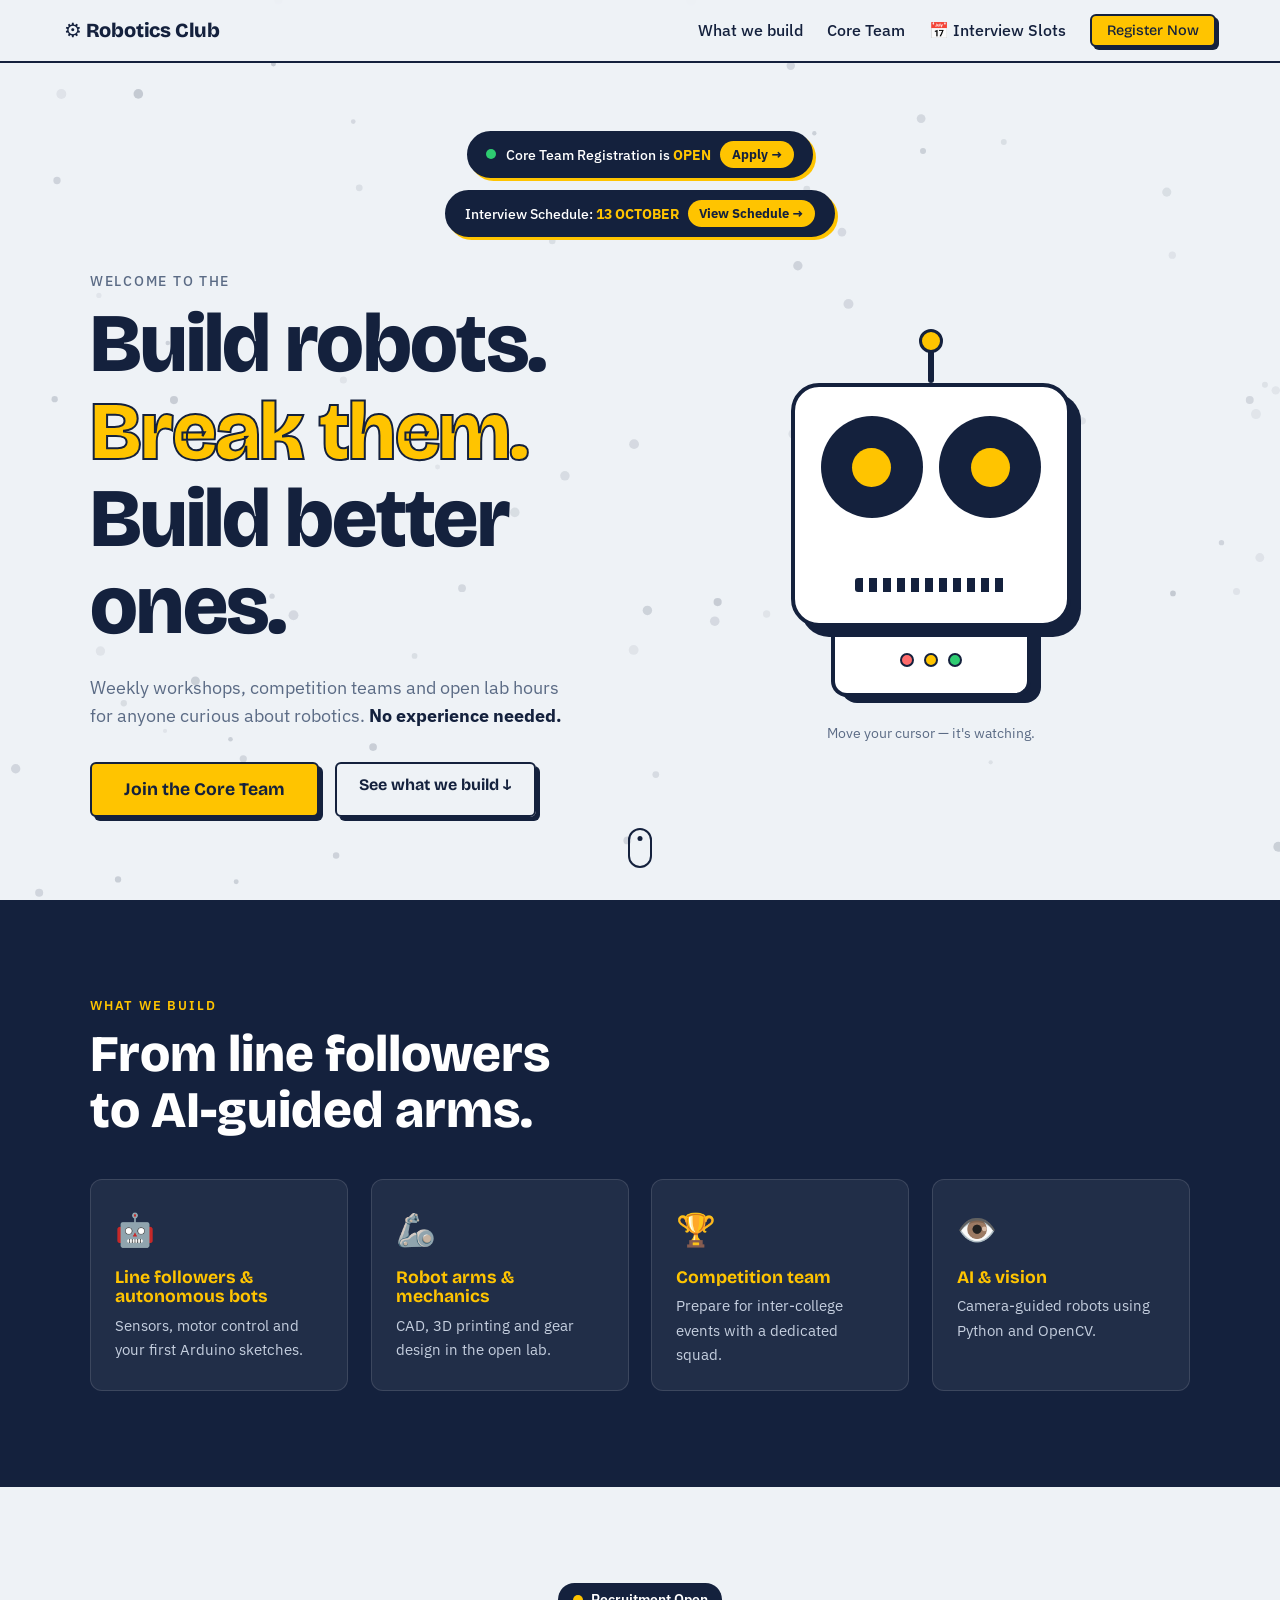
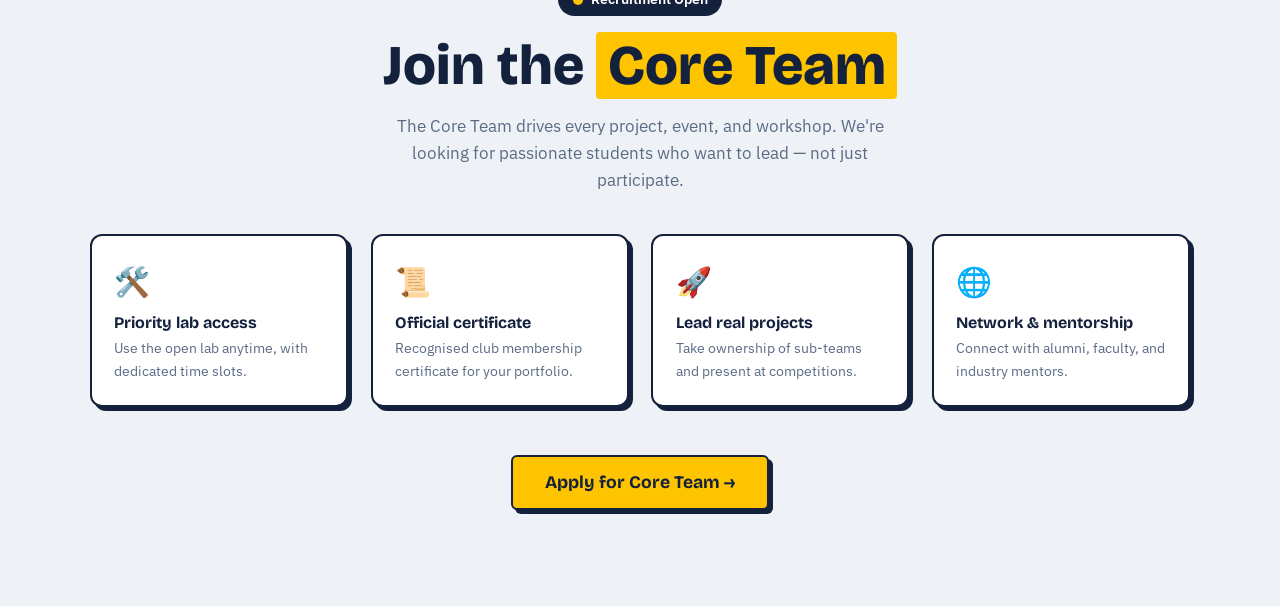
==== commit 97604326: "Reopen core team registrations and restore registration form" ====
--- a/index.html
+++ b/index.html
@@ -24,7 +24,7 @@
     <a href="#about">What we build</a>
     <a href="#team">Core Team</a>
     <a href="interview.html">📅 Interview Slots</a>
-    <a href="register.html" class="btn small">Registration Closed</a>
+    <a href="register.html" class="btn small">Register Now</a>
   </nav>
 </header>
 
@@ -32,9 +32,10 @@
 <section class="hero" id="home">
 
   <div class="announcement-stack">
-    <div class="reg-banner closed reveal" aria-label="Core Team registration is closed">
-      <span class="banner-text">Core Team Registration is&nbsp;<strong>CLOSED</strong></span>
-      <a href="register.html" class="banner-cta">Details →</a>
+    <div class="reg-banner reveal" aria-label="Registration open announcement">
+      <span class="pulse-dot"></span>
+      <span class="banner-text">Core Team Registration is&nbsp;<strong>OPEN</strong></span>
+      <a href="register.html" class="banner-cta">Apply →</a>
     </div>
     <div class="reg-banner interview-banner reveal" aria-label="Interviews are scheduled for 13 October">
       <span class="banner-text">Interview Schedule: <strong>13 OCTOBER</strong></span>
@@ -49,7 +50,7 @@
       <p class="sub reveal reveal-delay-3">Weekly workshops, competition teams and open lab hours for anyone curious about robotics. <strong>No experience needed.</strong></p>
 
       <div class="hero-actions reveal reveal-delay-4">
-        <a href="register.html" class="btn big">Registration Closed</a>
+        <a href="register.html" class="btn big">Join the Core Team</a>
         <a href="#about" class="btn ghost">See what we build ↓</a>
       </div>
     </div>
@@ -110,17 +111,17 @@
 <section class="core-team" id="team">
   <div class="section-inner">
     <div class="ct-badge">
-      Recruitment Closed
+      <span class="pulse-dot white"></span> Recruitment Open
     </div>
-    <h2><span class="highlight-yellow">Core Team</span> Recruitment</h2>
-    <p class="ct-sub">Registration is currently closed. The Core Team drives every project, event, and workshop — check back for future recruitment announcements.</p>
+    <h2>Join the <span class="highlight-yellow">Core Team</span></h2>
+    <p class="ct-sub">The Core Team drives every project, event, and workshop. We're looking for passionate students who want to lead — not just participate.</p>
     <div class="perks">
       <div class="perk"><span class="perk-icon">🛠️</span><h4>Priority lab access</h4><p>Use the open lab anytime, with dedicated time slots.</p></div>
       <div class="perk"><span class="perk-icon">📜</span><h4>Official certificate</h4><p>Recognised club membership certificate for your portfolio.</p></div>
       <div class="perk"><span class="perk-icon">🚀</span><h4>Lead real projects</h4><p>Take ownership of sub-teams and present at competitions.</p></div>
       <div class="perk"><span class="perk-icon">🌐</span><h4>Network &amp; mentorship</h4><p>Connect with alumni, faculty, and industry mentors.</p></div>
     </div>
-    <a href="interview.html" class="btn big">📅 View Interview Schedule →</a>
+    <a href="register.html" class="btn big glow-btn">Apply for Core Team →</a>
   </div>
 </section>
 
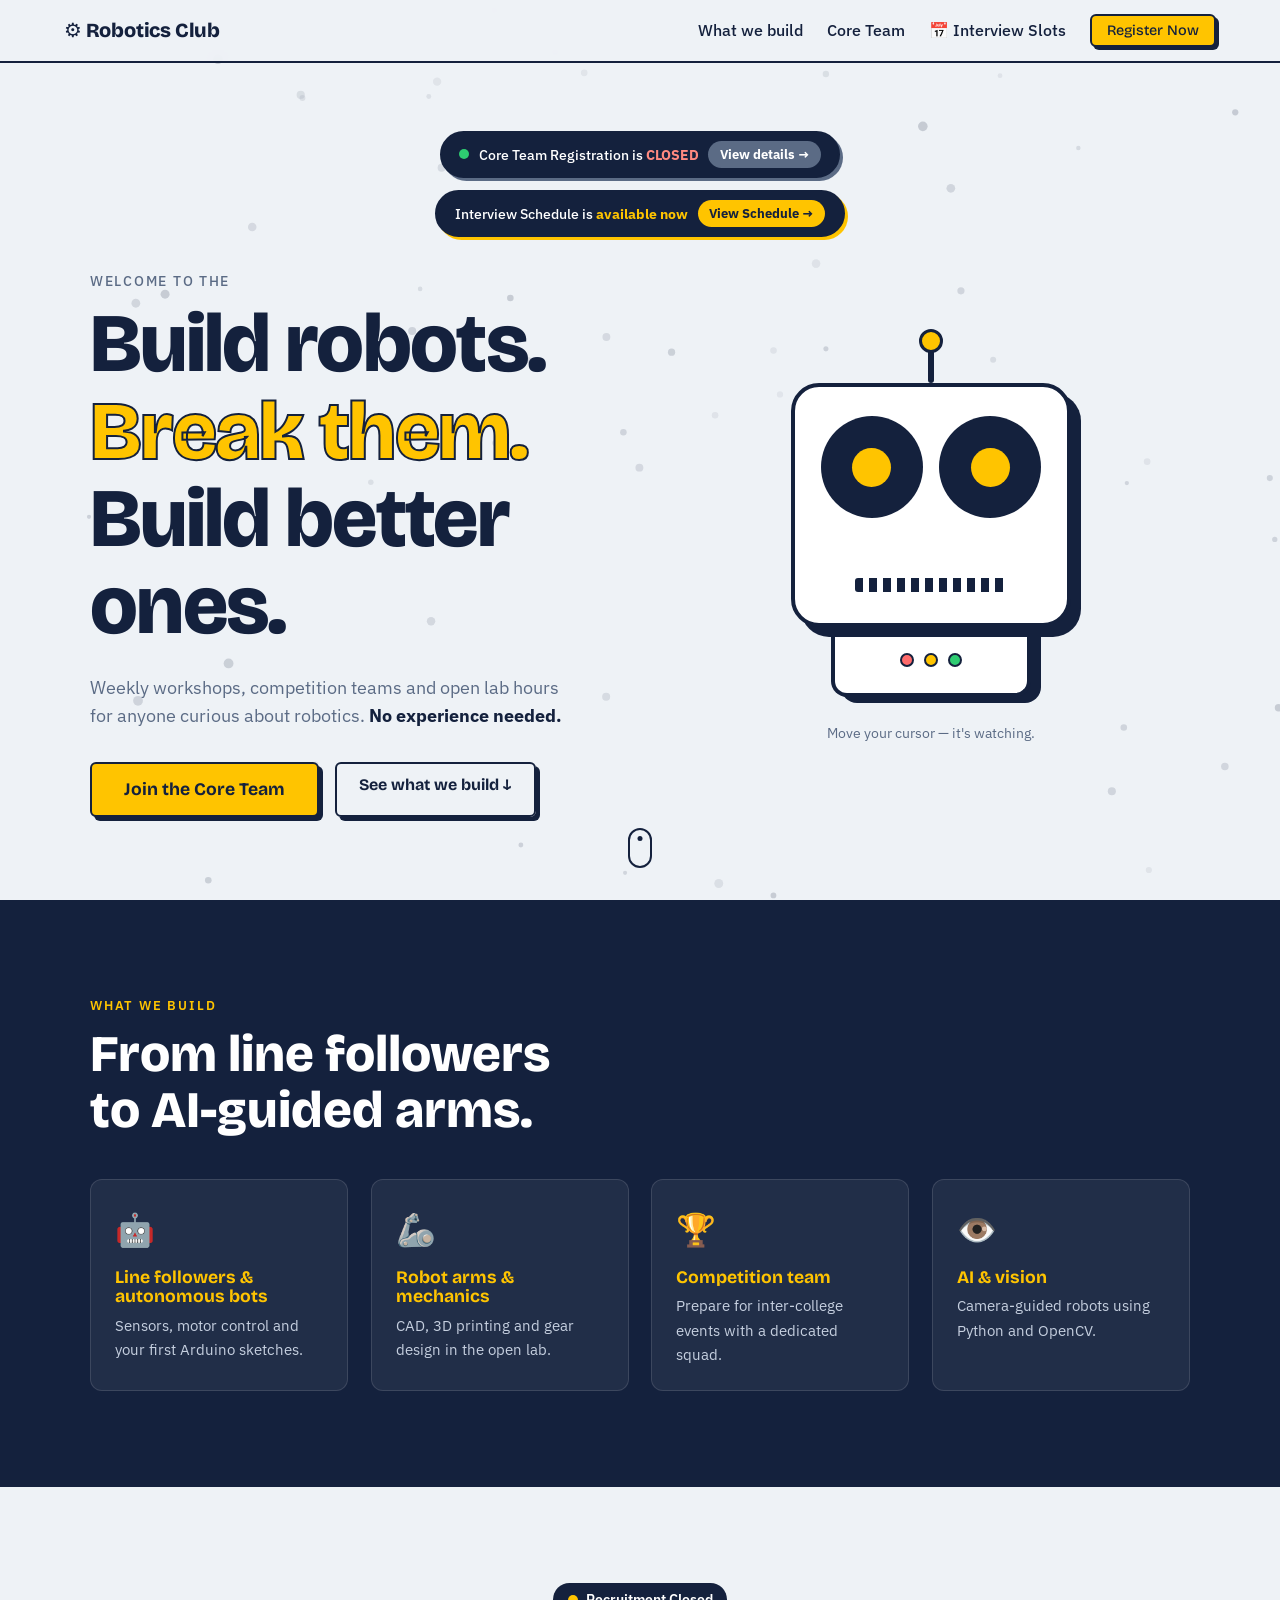
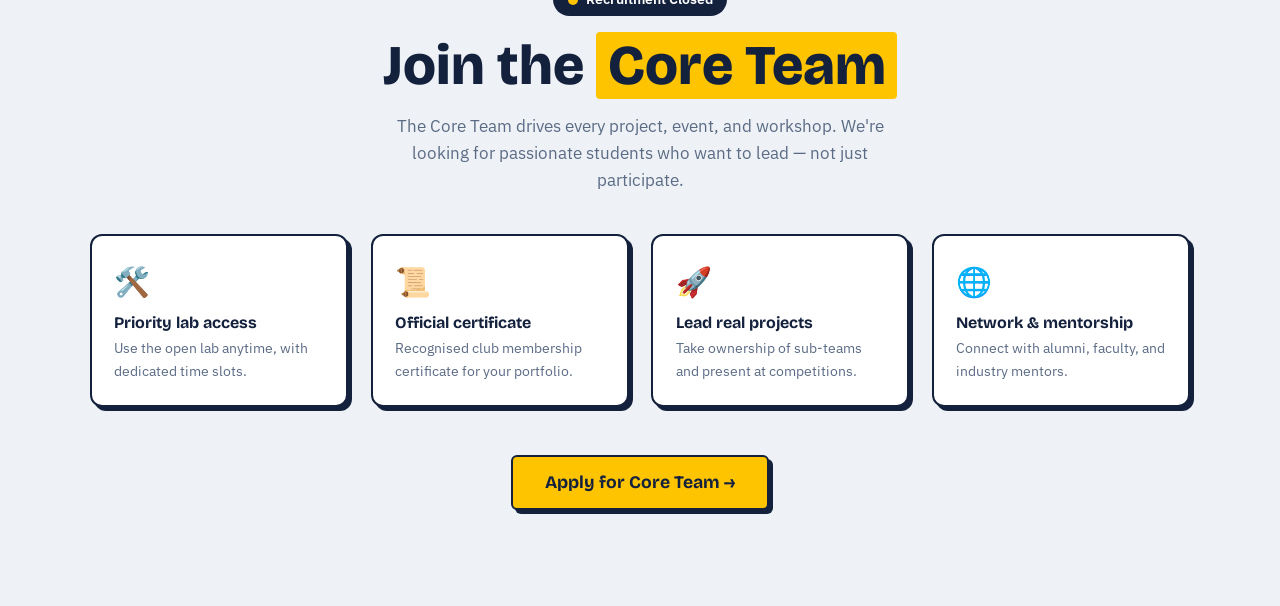
==== commit 4fb10a9c: "Update registration and interview UI Co-authored-by: Copilot <223556219+Copilot@users.noreply.github" ====
--- a/index.html
+++ b/index.html
@@ -32,14 +32,14 @@
 <section class="hero" id="home">
 
   <div class="announcement-stack">
-    <div class="reg-banner reveal" aria-label="Registration open announcement">
+    <div class="reg-banner reveal" id="registrationBanner" aria-label="Registration open until 3 PM today">
       <span class="pulse-dot"></span>
-      <span class="banner-text">Core Team Registration is&nbsp;<strong>OPEN</strong></span>
-      <a href="register.html" class="banner-cta">Apply →</a>
+      <span class="banner-text" id="registrationBannerText">Core Team Registration is&nbsp;<strong>OPEN until 3 PM today</strong></span>
+      <a href="register.html" class="banner-cta" id="registrationBannerCta">Apply →</a>
     </div>
-    <div class="reg-banner interview-banner reveal" aria-label="Interviews are scheduled for 13 October">
-      <span class="banner-text">Interview Schedule: <strong>13 OCTOBER</strong></span>
-      <a href="interview.html" class="banner-cta">View Schedule →</a>
+    <div class="reg-banner interview-banner reveal" id="interviewAnnouncement" aria-label="Interview schedule will be shared at 4 PM today">
+      <span class="banner-text" id="interviewAnnouncementText">Interview Schedule will be shared at <strong>4 PM today</strong></span>
+      <a href="interview.html" class="banner-cta" id="interviewAnnouncementCta" hidden>View Schedule →</a>
     </div>
   </div>
 
@@ -110,8 +110,8 @@
 <!-- ── Core Team ── -->
 <section class="core-team" id="team">
   <div class="section-inner">
-    <div class="ct-badge">
-      <span class="pulse-dot white"></span> Recruitment Open
+    <div class="ct-badge" id="recruitmentBadge">
+      <span class="pulse-dot white"></span> <span id="recruitmentBadgeText">Recruitment Open</span>
     </div>
     <h2>Join the <span class="highlight-yellow">Core Team</span></h2>
     <p class="ct-sub">The Core Team drives every project, event, and workshop. We're looking for passionate students who want to lead — not just participate.</p>
@@ -128,6 +128,7 @@
 
 
 <script src="navigation.js"></script>
+<script src="registration-status.js"></script>
 <script src="landing.js"></script>
 </body>
 </html>
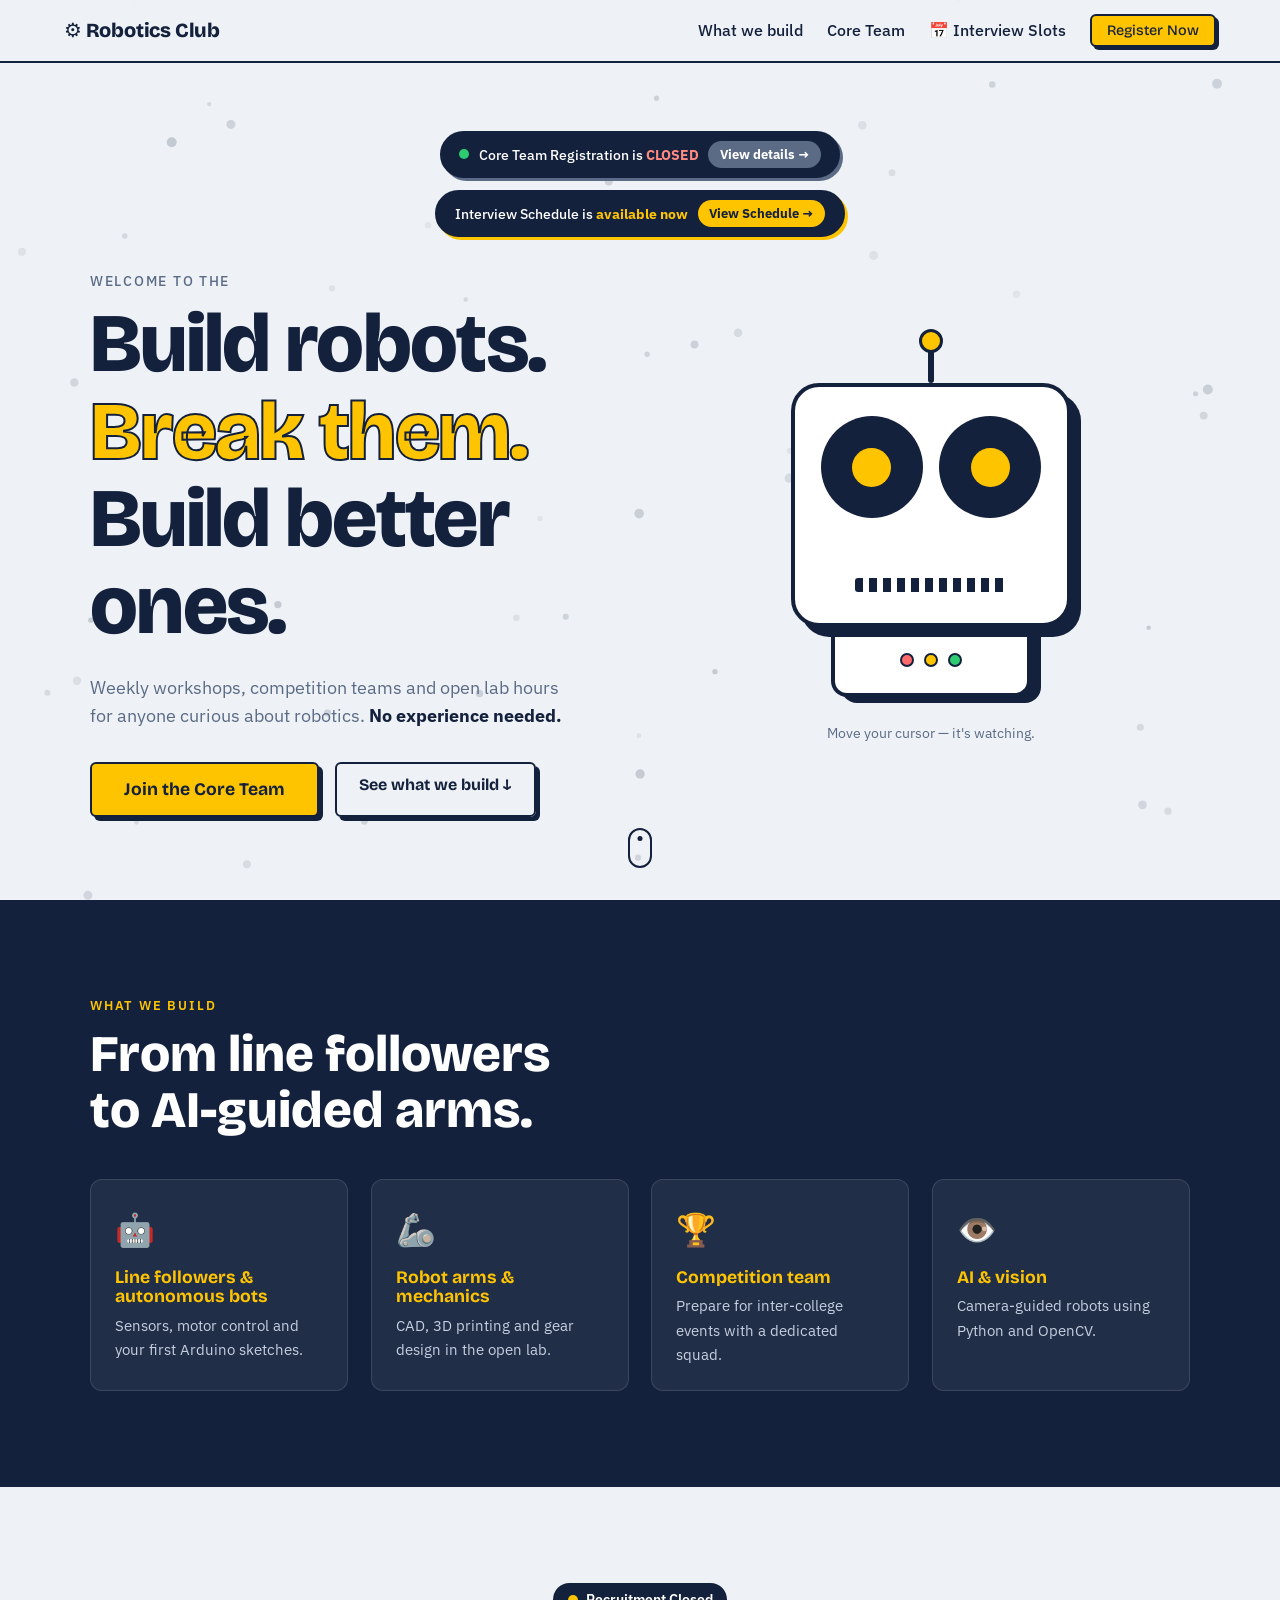
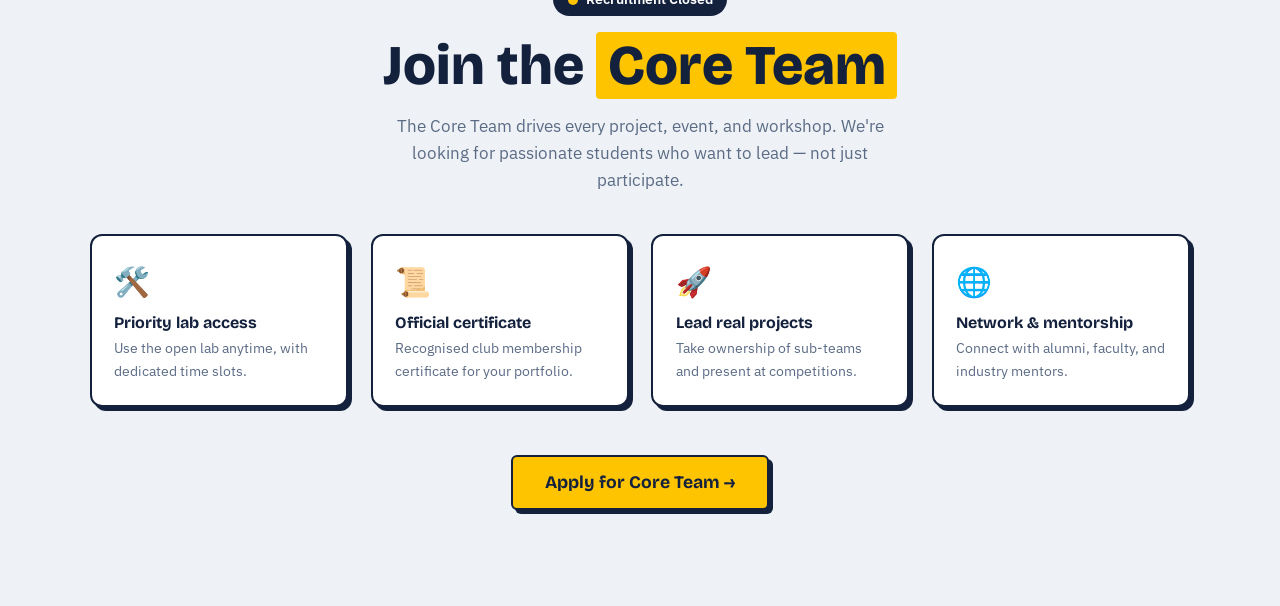
==== commit 0acae59c: "Extend registration deadline to 11 PM Co-authored-by: Copilot <223556219+Copilot@users.noreply.githu" ====
--- a/index.html
+++ b/index.html
@@ -32,9 +32,9 @@
 <section class="hero" id="home">
 
   <div class="announcement-stack">
-    <div class="reg-banner reveal" id="registrationBanner" aria-label="Registration open until 3 PM today">
+    <div class="reg-banner reveal" id="registrationBanner" aria-label="Registration open until 11 PM today">
       <span class="pulse-dot"></span>
-      <span class="banner-text" id="registrationBannerText">Core Team Registration is&nbsp;<strong>OPEN until 3 PM today</strong></span>
+      <span class="banner-text" id="registrationBannerText">Core Team Registration is&nbsp;<strong>OPEN until 11 PM today</strong></span>
       <a href="register.html" class="banner-cta" id="registrationBannerCta">Apply →</a>
     </div>
     <div class="reg-banner interview-banner reveal" id="interviewAnnouncement" aria-label="Interview schedule will be shared at 4 PM today">
@@ -128,7 +128,7 @@
 
 
 <script src="navigation.js"></script>
-<script src="registration-status.js"></script>
+<script src="registration-status.js?v=20261021-2"></script>
 <script src="landing.js"></script>
 </body>
 </html>
